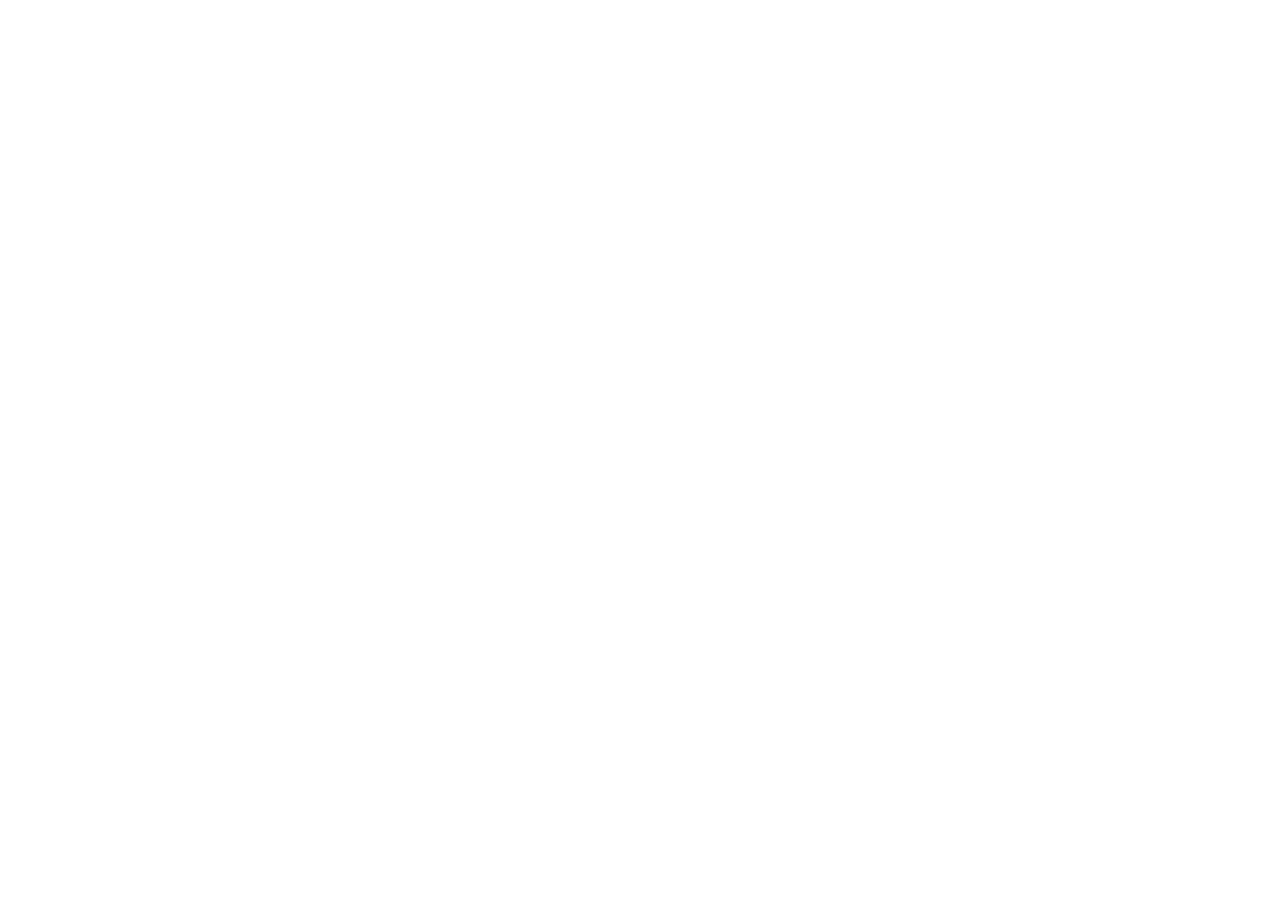
==== site/blas.html @ 38a222dc "new" ====
<!DOCTYPE html>
<html lang="en">
    <meta charset="utf-8" />
    <meta name="viewport" content="width=device-width, initial-scale=1" />
    <meta http-equiv="X-UA-Compatible" content="ie=edge">
<head>
    <title>FINAL PROJECT REQUIREMENT</title>
</head>

<body>
    
</body>
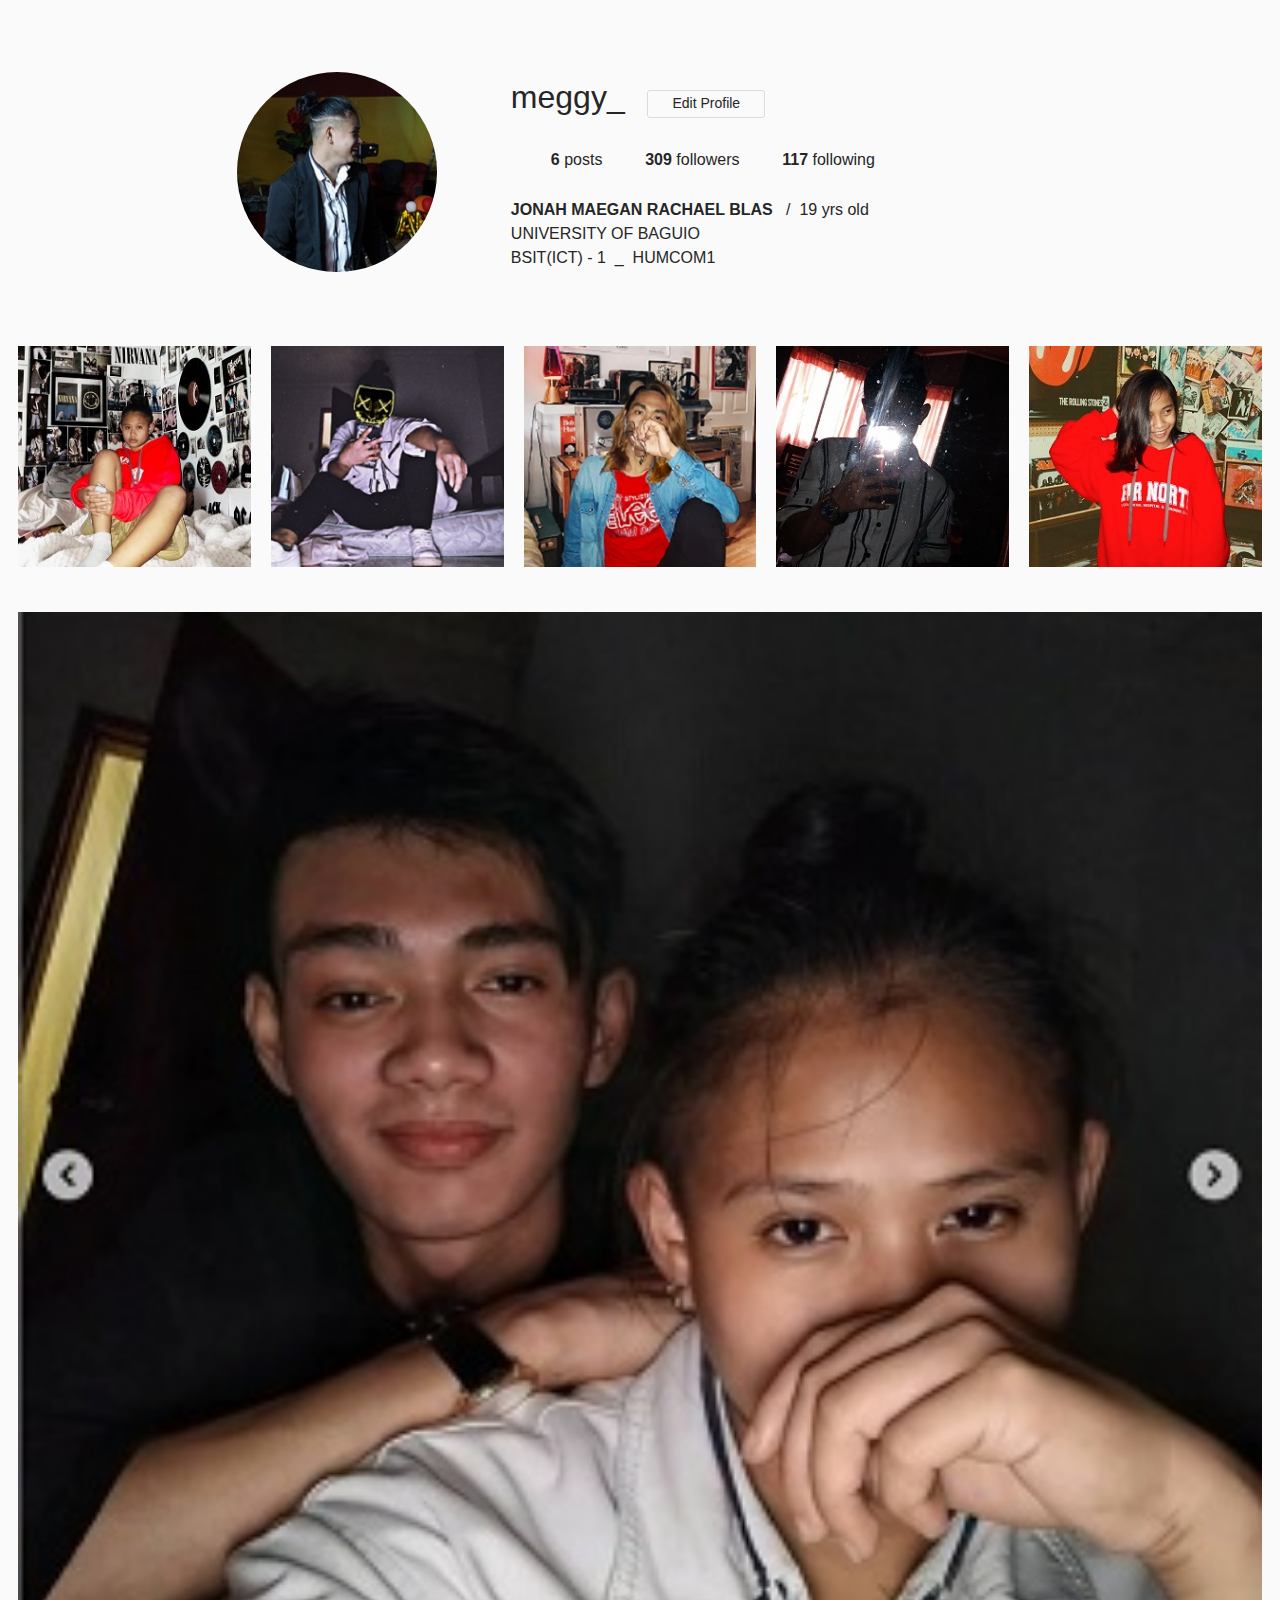
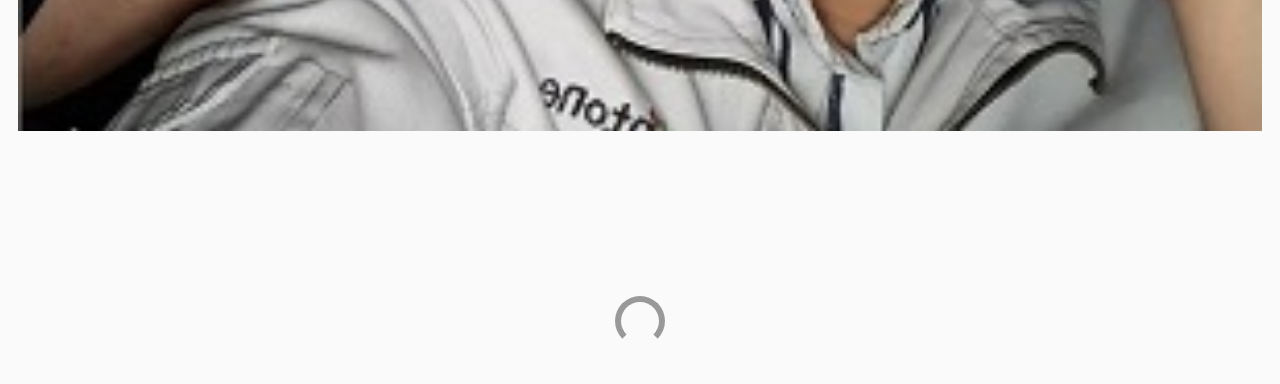
==== commit 86cc68f9: "FINAL" ====
--- a/site/blas.html
+++ b/site/blas.html
@@ -7,6 +7,454 @@
     <title>FINAL PROJECT REQUIREMENT</title>
 </head>
 
+<style>
+    :root{
+        font-size: 10px;
+    }
+
+    *,
+    *::before,
+    *::after{
+        box-sizing: border-box;
+    }
+
+    body{
+        font-family:Arial, Helvetica, sans-serif;
+        min-height: 100vh;
+        background-color: #fafafa;
+        color: #262626;
+        padding-bottom: 3rem;
+    }
+
+    img{
+        display: block;
+        width: 200px;
+    }
+
+    .container{
+        max-width: 93.5rem;
+        margin: 0 auto;
+        padding: 0 2rem;
+    }
+
+    .btn{
+        all:unset;
+        background: none;
+        color: none;
+        display: inline-block;
+        cursor: pointer;
+        border: none;
+    }
+
+    .btn:focus{
+        outline: 0.5 rem auto #4d90fe;
+    }
+
+    .visually-hidden{
+        position: absolute !important;
+        height: 1px;
+        widows: 1px;
+        overflow: hidden;
+        clip: rect(1px, 1px, 1px, 1px);
+    }
+
+    /* Profile Section*/
+
+    .profile{
+        padding: 5rem 0;
+    }
+
+    .profile::after{
+        content: "";
+        display: block;
+        clear: both;
+    }
+
+    .profile-image{
+        float: left;
+        width: calc(33.333% - 1rem);
+        display: flex;
+        justify-content: center;
+        align-items: center;
+        margin-right: 3rem;
+    }
+
+    .profile-image img{
+        border-radius: 50%;
+    }
+
+    .profile-user-settings,
+    .profile-stats,
+    .profile-bio{
+        float: left;
+        width: calc(66.666% - 2rem);
+    }
+
+    .profile-user-settings{
+        margin-top: 1.1rem;
+    }
+
+    .profile-user-name{
+        display: inline-block;
+        font-size: 3.2rem;
+        font-weight: 300;
+    }
+
+    .profile-edit-btn{
+        font-size: 1.4rem;
+        line-height: 1.8;
+        border: 0.1rem solid #dbdbdb;
+        border-radius: 0.3rem;
+        padding: 0 2.4rem;
+        margin-left: 2rem;
+    }
+
+    .profile-settings-btn{
+        font-size: 2rem;
+        margin-left: 1rem;
+    }
+
+    .profile-stats{
+        margin-top: 2.3rem;
+    }
+
+    .profile-stats li{
+        display: inline-block;
+        font-size: 1.6rem;
+        line-height: 1.5;
+        margin-right: 4rem;
+        cursor: pointer;
+    }
+
+    .profile-stats li:last-of-type{
+        margin-right: 0;
+    }
+
+    .profile-bio{
+        font-size: 1.6rem;
+        font-weight: 400;
+        line-height: 1.5;
+        margin-top: 2.3rem;
+    }
+
+    .profile-real-name,
+    .profile-stat-count,
+    profile-esit-btn{
+        font-weight: 600;
+    }
+
+    /*Gallery Section*/
+
+    .gallery{
+        display:flex;
+        flex-wrap:wrap;
+        margin: -1rem -1rem;
+        padding-bottom: 3rem;
+    }
+
+    .gallery-item{
+        position: relative;
+        flex: 1 0 22rem;
+        margin: 1rem;
+        color: #fff;
+        cursor: pointer;
+    }
+
+    .gallery-item:hover .gallery-item-info,
+    .gallery-item:focus .gallery-item-info{
+        display: flex;
+        justify-content: center;
+        align-items: center;
+        position: absolute;
+        top: 0;
+        width: 100%;
+        height: 100%;
+        background-color: rgba(0, 0, 0, .3);
+    }
+
+    .gallery-item-info{
+        display:none
+    }
+
+    .gallery-item-info li{
+        display: inline-block;
+        font-size: 1.7rem;
+        font-weight: 600;
+    }
+
+    .gallery-item-likes{
+        margin-right: 2.2rem;
+    }
+
+    .gallery-item-type{
+        position: absolute;
+        top: 1rem;
+        right: 1rem;
+        font-size: 2.5rem;
+        text-shadow: 0.2rem 0.2rem 0.2rem rgba(0, 0, 0, .1)
+    }
+
+    .fa-clone,
+    .fa-comment{
+        transform: rotateY(180deg);
+    }
+
+    .gallery-image{
+        width:100%;
+        height: 90%;
+        object-fit: cover;
+    }
+    
+    /*loader*/
+    
+    .loader{
+        width: 5rem;
+        height: 5rem;
+        border: 0.6rem solid #999;
+        border-bottom-color: transparent;
+        border-radius: 50%;
+        margin: 0 auto;
+        animation: loader 500ms linear infinite;
+    }
+
+    /* Media Query */
+    @media screen and (max-width: 40rem) {
+        .profile{
+            display: flex;
+            flex-wrap: wrap;
+            padding: 4rem 0;
+        }
+
+        .profile::after{
+            display: none;
+        }
+
+        .profile-image, 
+        .profile-user-settings,
+        .profile-bio,
+        .profile-stats{
+            float: none;
+            width: auto;
+        }
+
+        .profile-image img{
+            width: 7.7rem;
+        }
+
+        .profile-user-settings{
+            flex-basis: calc(100% - 10.7rem);
+            display: flex;
+            flex-wrap: wrap;
+            margin-top: 1rem;
+        }
+
+        .profile-user-name{
+            font-size: 2.2rem;
+        }
+
+        .profile-edit-btn{
+            order: 1;
+            padding: 0;
+            text-align: center;
+            margin-top: 1rem;
+        }
+
+        .profile-bio{
+            font-size: 1.4rem;
+            margin-top: 1.5rem;
+        }
+
+        .profile-edit-btn,
+        .profile-bio,
+        .profile-stats{
+            flex-basis: 100%;
+        }
+
+        .profile-stats{
+            order: 1;
+            margin-top: 1.5rem;
+        }
+
+        .profile-stats ul{
+            display: flex;
+            text-align: center;
+            padding: 1.2rem;
+            border-top: 0.1rem solid #dadada;
+            border-bottom: 0.1rem solid #dadada;
+        }
+
+        .profile-stats li{
+            font-size: 1.4rem;
+            flex: 1;
+            margin: 0;
+        }
+
+        .profile-stat-count{
+            display: block;
+        }
+    }
+    /*End Media*/
+
+    /*Spinner Animation*/
+    @keyframes loader {
+        to {
+            transform: rotate(360deg);
+        }
+    }
+
+    @supports (display: grid) {
+        .profile{
+            display: grid;
+            grid-template-columns: 1fr 2fr;
+            grid-template-rows: repeat(3, auto);
+            grid-column-gap: 3rem;
+            align-items: center;
+        }
+
+        .profile-image{
+            grid-row: 1 / -1;
+        }
+
+        .profile-image,
+        .profile-user-settings,
+        .profile-stats,
+        .profile-bio,
+        .profile-item,
+        .gallery{
+            width: auto;
+            margin: 0;
+        }
+
+
+        @media (max-width: 40rem){
+            .profile{
+                grid-template-columns: auto 1fr;
+                grid-row-gap: 1.5rem
+            }
+
+            .profile-image{
+                grid-row: 1 / 2;
+            }
+
+            .profile-user-settings{
+                display: grid;
+                grid-template-columns: auto 1fr;
+                grid-gap: 1rem;
+            }
+
+            .profile-edit-btn,
+            .profile-bio,
+            .profile-stats{
+                grid-column: 1 / -1;
+            }
+
+            .profile-user-settings,
+            .profile-edit-btn,
+            .profile-settings-btn,
+            .profile-stats{
+                margin: 0;
+            }
+        }
+    }
+
+</style>
+
 <body>
-    
+    <header>
+        <div class="container">
+            <div class="profile">
+                <div class="profile-image">
+                    <img src="../site/imgs/uy.JPG">
+                </div>
+                <div class="profile-user-settings">
+                    <h1 class="profile-user-name">meggy_</h1>
+                    <button class="btn profile-edit-btn">Edit Profile</button>
+                    <button class="btn profile-settings-btn" aria-label="Profile Settings"><i class="fas fa-cog" aria hidden></i></button>
+                </div>
+                <div class="profile-stats">
+                    <ul>
+                        <li><span class="profile-stat-count">6</span> posts</li>
+                        <li><span class="profile-stat-count">309</span> followers</li>
+                        <li><span class="profile-stat-count">117</span> following</li>
+                    </ul>
+                </div>
+                <div class="profile-bio">
+                    <p><span class="profile-real-name">JONAH MAEGAN RACHAEL BLAS</span> &nbsp; / &nbsp;19 yrs old <br>UNIVERSITY OF BAGUIO <br> 
+                                                       BSIT(ICT) - 1 &nbsp;_&nbsp; HUMCOM1 
+                </div>
+            </div>
+                <!--End of Profile Section-->
+        </div>
+            <!--end of container-->
+        </header>
+        <main>
+                <div class="container"></div>
+
+                <div class="gallery">
+                    <div class="gallery-item" tabindex="0">
+                        <img src="../site/imgs/m2.jpg" alt="Gallery-1" class="gallery-image">
+                        <div class="gallery-item-info">
+                            <ul>
+                                <li class="gallery-item-likes"><span class="visually-hidden">Likes:</span><i class="fas fa-heart" aria-hidden>78</i></li>
+                                <li class="gallery-item-comments"><span class="visually-hidden">Comments:</span><i class="fas fa-comment" aria-hidden>16</i></li>
+                            </ul>
+                        </div>
+                    </div>
+                    <div class="gallery-item" tabindex="0">
+                        <img src="../site/imgs/m1.jpg" alt="Gallery-1" class="gallery-image">
+                        <div class="gallery-item-info">
+                            <ul>
+                                <li class="gallery-item-likes"><span class="visually-hidden">Likes:</span><i class="fas fa-heart" aria-hidden>78</i></li>
+                                <li class="gallery-item-comments"><span class="visually-hidden">Comments:</span><i class="fas fa-comment" aria-hidden>16</i></li>
+                            </ul>
+                        </div>
+                    </div>
+                    <div class="gallery-item" tabindex="0">
+                        <img src="../site/imgs/j1.jpg" alt="Gallery-1" class="gallery-image">
+                        <div class="gallery-item-info">
+                            <ul>
+                                <li class="gallery-item-likes"><span class="visually-hidden">Likes:</span><i class="fas fa-heart" aria-hidden>78</i></li>
+                                <li class="gallery-item-comments"><span class="visually-hidden">Comments:</span><i class="fas fa-comment" aria-hidden>16</i></li>
+                            </ul>
+                        </div>
+                    </div>
+                    <div class="gallery-item" tabindex="0">
+                        <img src="../site/imgs/uy1.JPG" alt="Gallery-1" class="gallery-image">
+                        <div class="gallery-item-type">
+                            <span class="visually-hidden">Video</span>
+                            <i class="fas fa-video" aria-hidden></i>
+                        </div>
+                        <div class="gallery-item-info">
+                            <ul>
+                                <li class="gallery-item-likes"><span class="visually-hidden">Likes:</span><i class="fas fa-heart" aria-hidden>78</i></li>
+                                <li class="gallery-item-comments"><span class="visually-hidden">Comments:</span><i class="fas fa-comment" aria-hidden>16</i></li>
+                            </ul>
+                        </div>
+                    </div>
+                    <div class="gallery-item" tabindex="0">
+                        <img src="../site/imgs/s1.jpg" alt="Gallery-1" class="gallery-image">
+                        <div class="gallery-item-type">
+                                <span class="visually-hidden">Gallery</span>
+                                <i class="fas fa-clone" aria-hidden></i>
+                            </div>
+                            <div class="gallery-item-info">
+                            <ul>
+                                <li class="gallery-item-likes"><span class="visually-hidden">Likes:</span><i class="fas fa-heart" aria-hidden>78</i></li>
+                                <li class="gallery-item-comments"><span class="visually-hidden">Comments:</span><i class="fas fa-comment" aria-hidden>16</i></li>
+                            </ul>
+                        </div>
+                    </div>
+                    <div class="gallery-item" tabindex="0">
+                        <img src="../site/imgs/f3.jpg" alt="Gallery-1" class="gallery-image">
+                        <div class="gallery-item-info">
+                            <ul>
+                                <li class="gallery-item-likes"><span class="visually-hidden">Likes:</span><i class="fas fa-heart" aria-hidden>78</i></li>
+                                <li class="gallery-item-comments"><span class="visually-hidden">Comments:</span><i class="fas fa-comment" aria-hidden>16</i></li>
+                            </ul>
+                        </div>
+                    </div>
+                </div>
+                    <!--End of Gallery-->
+            <div class="loader"></div>
+        </main>
 </body>